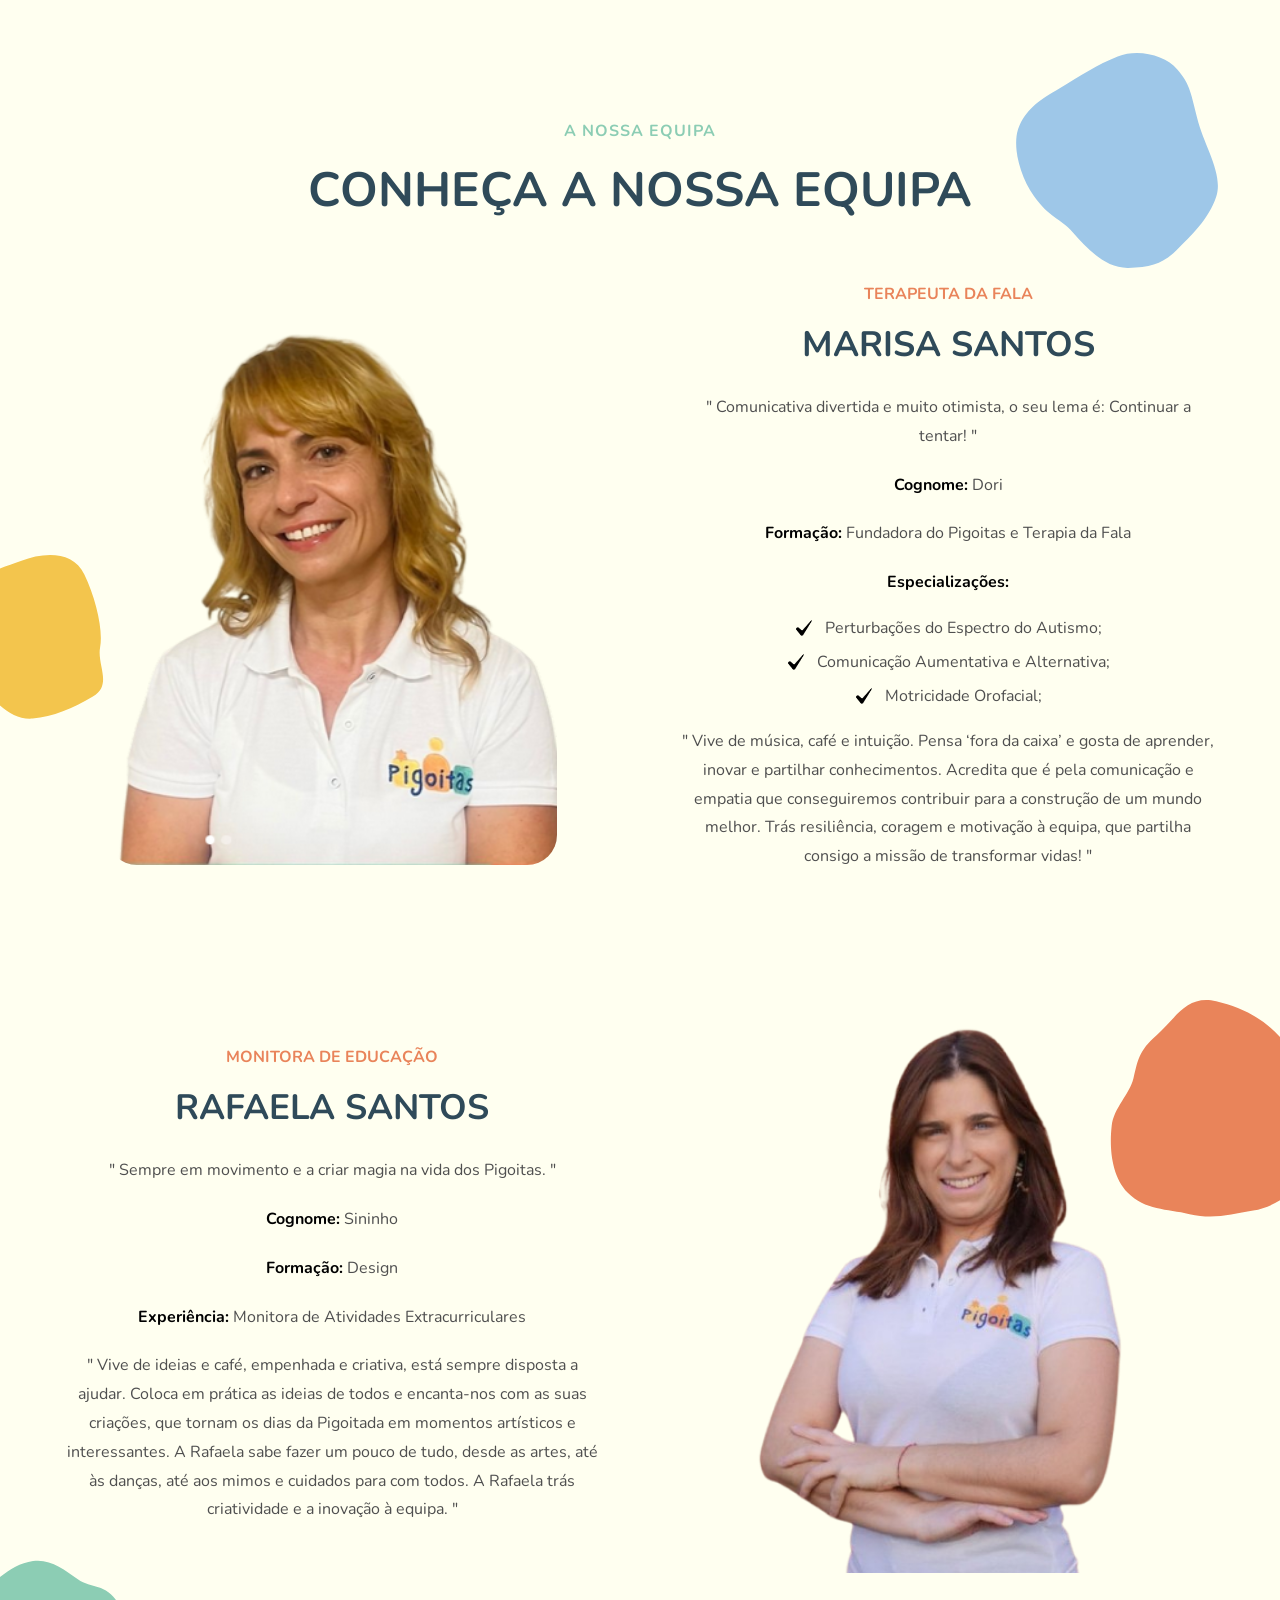
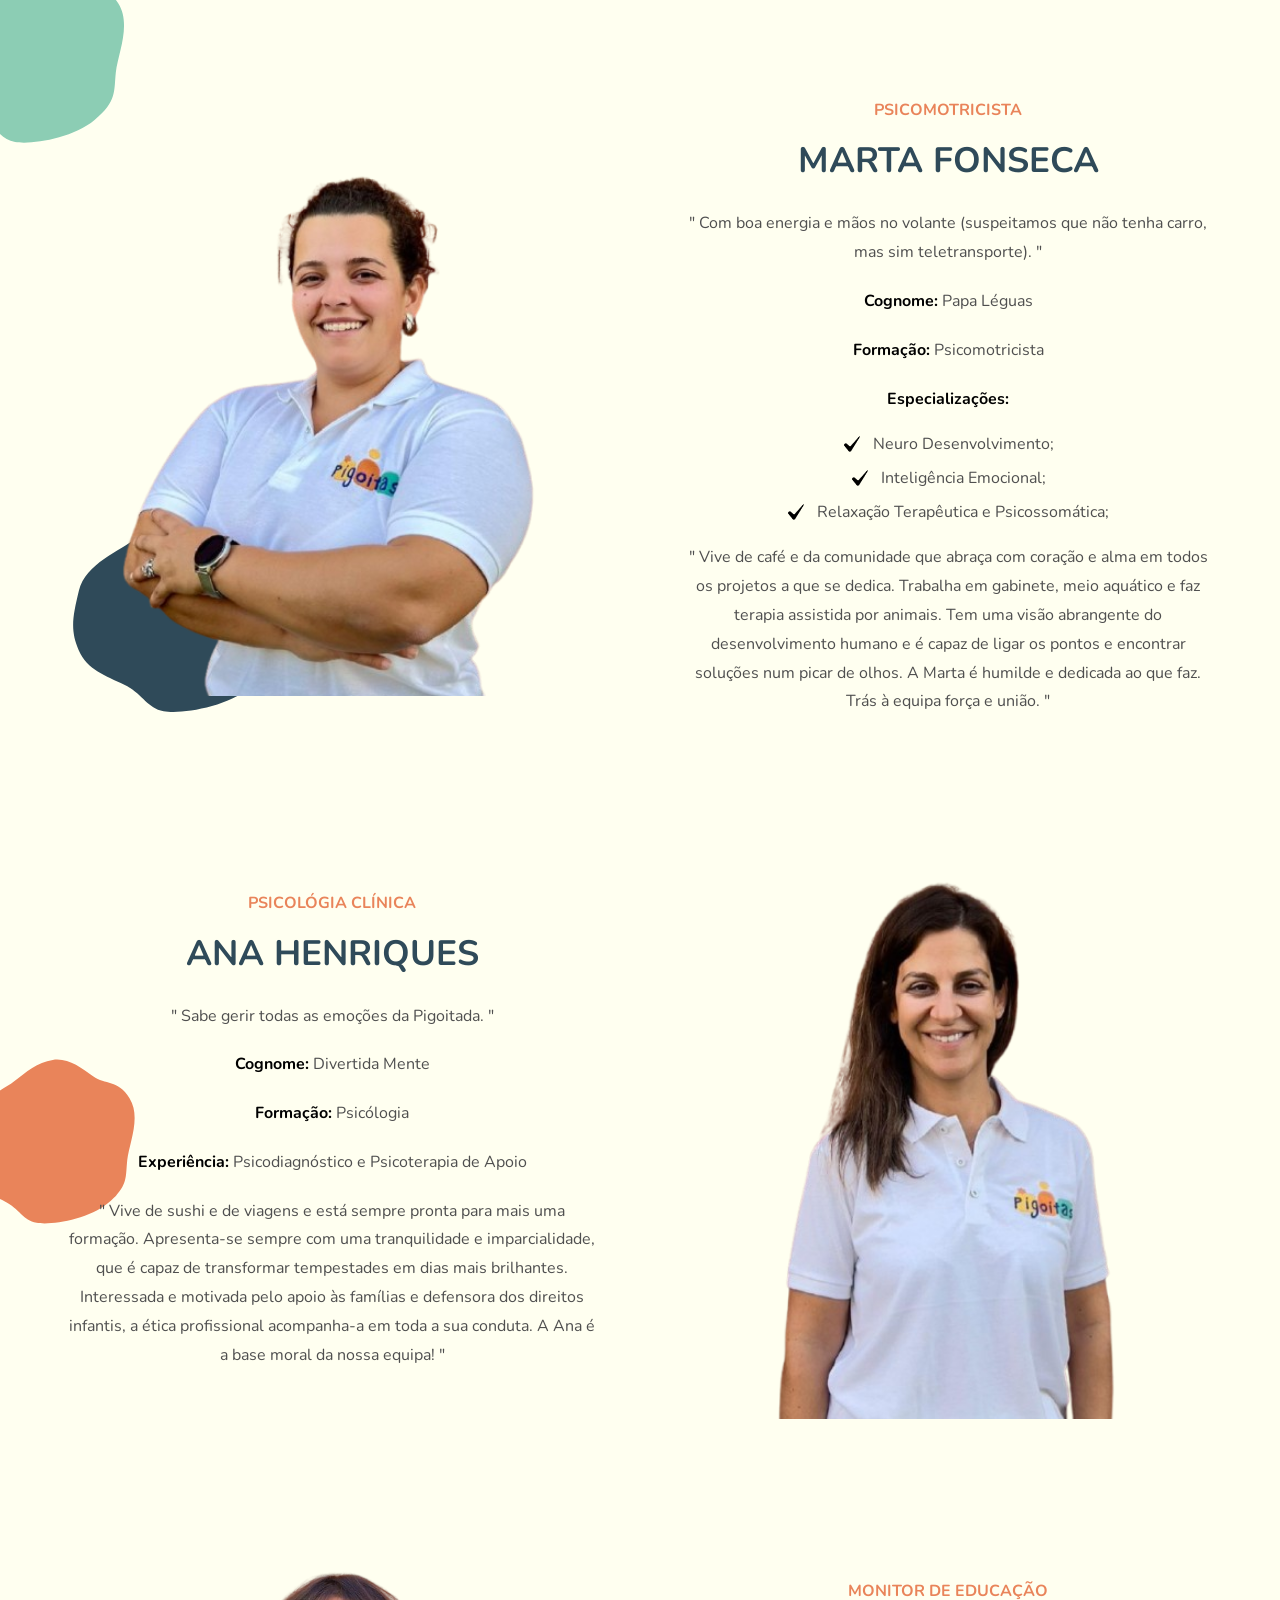
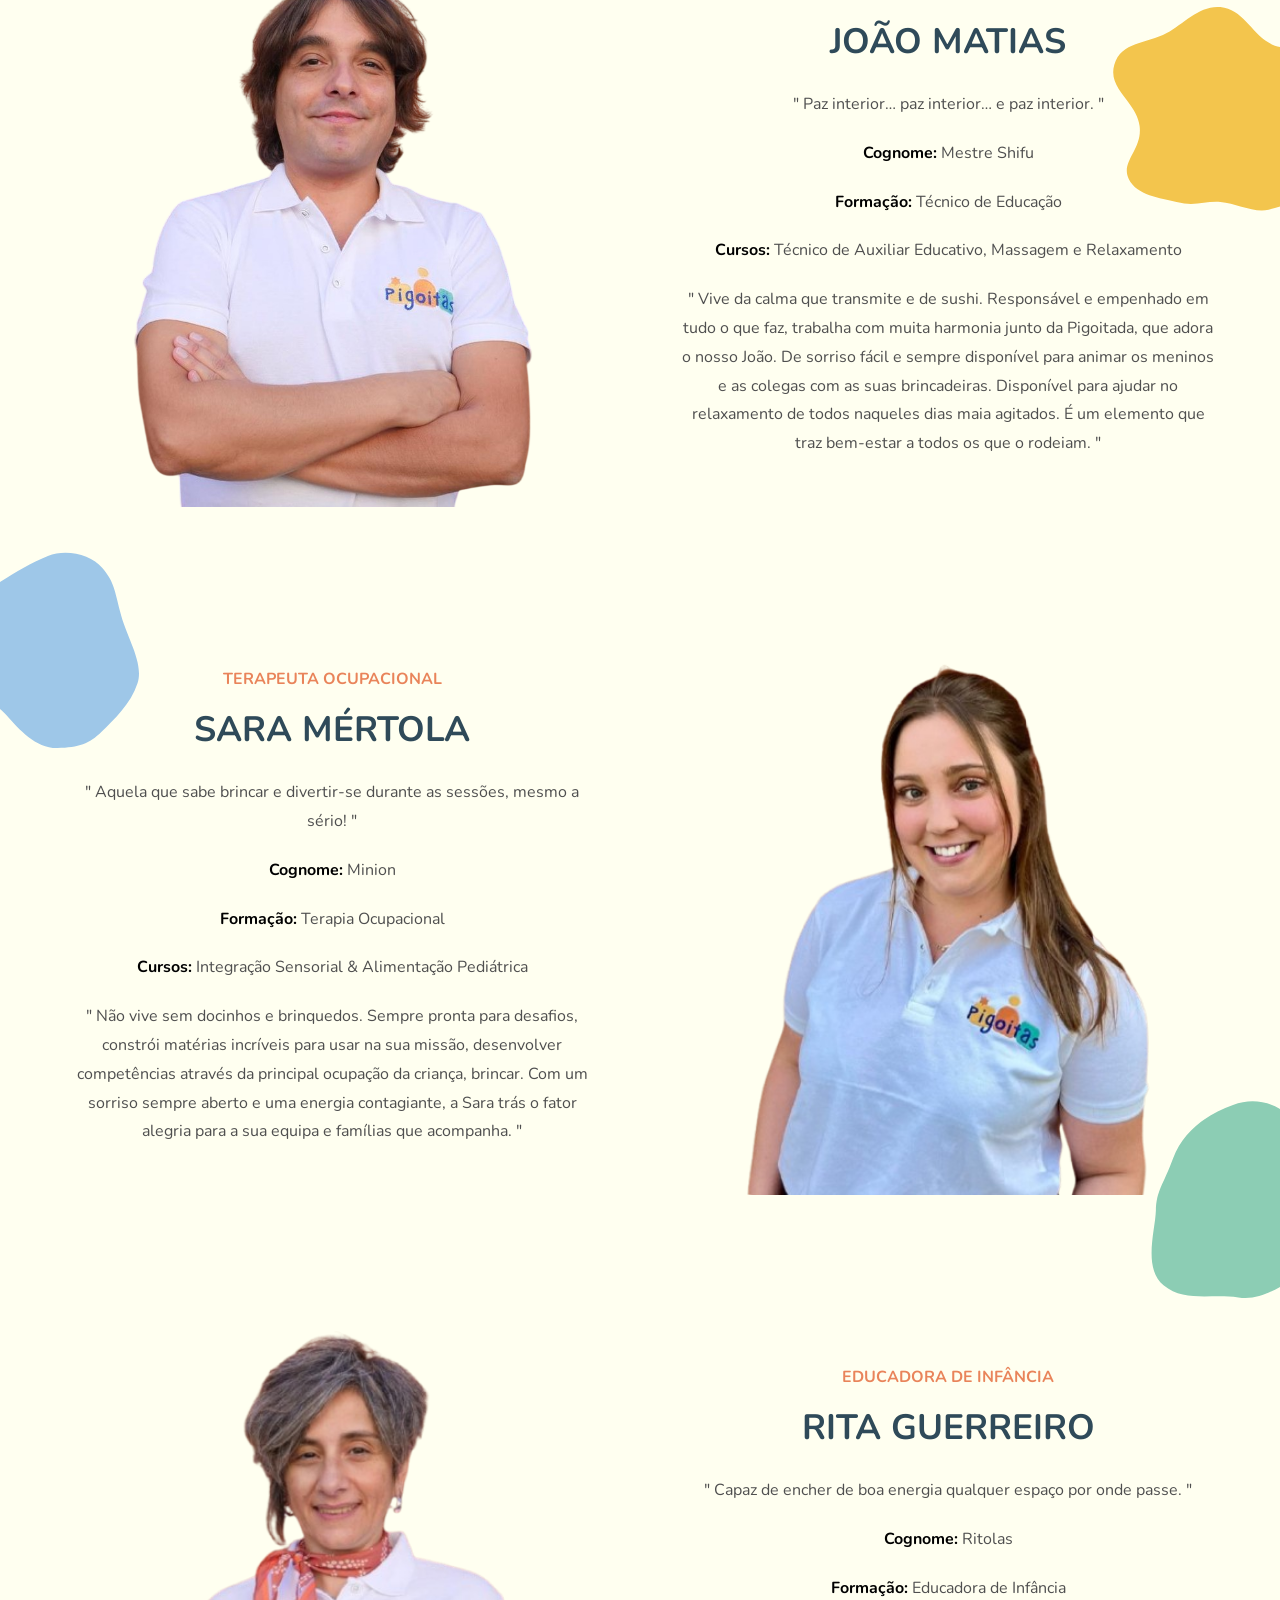
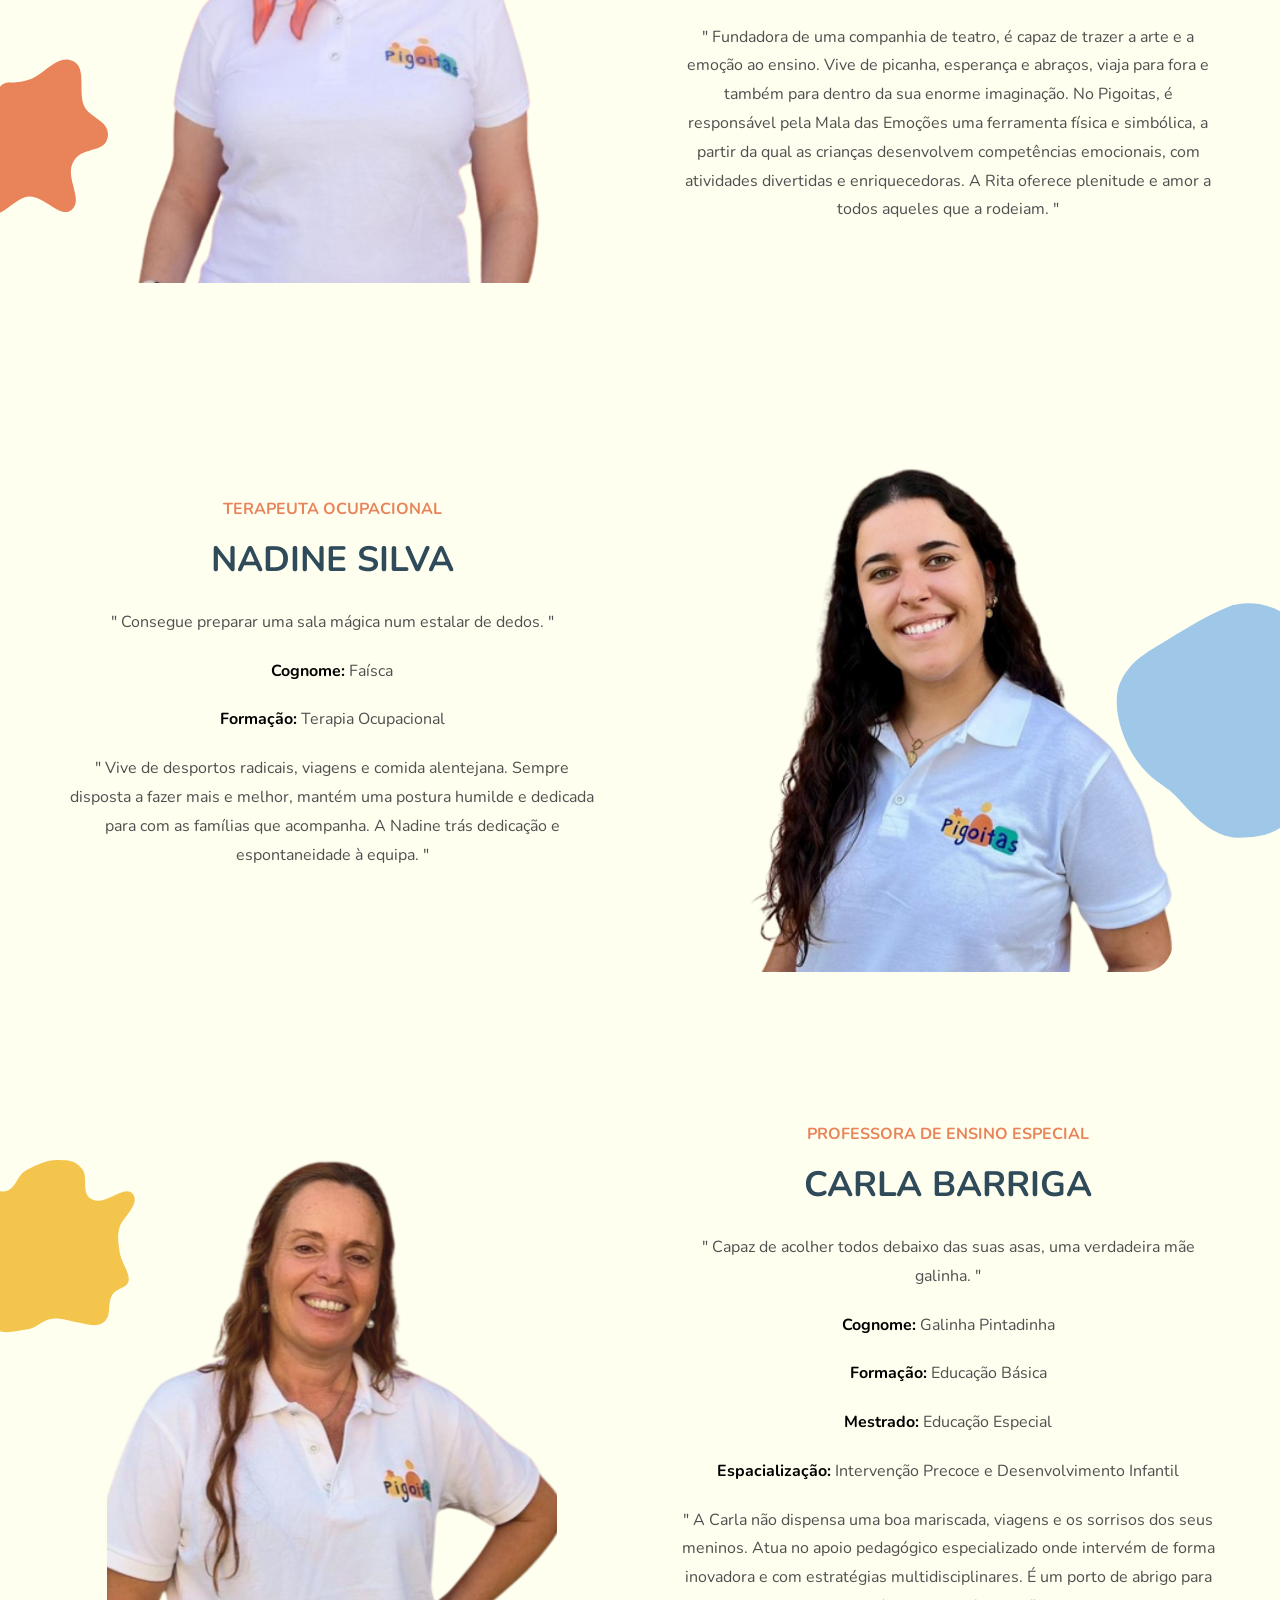
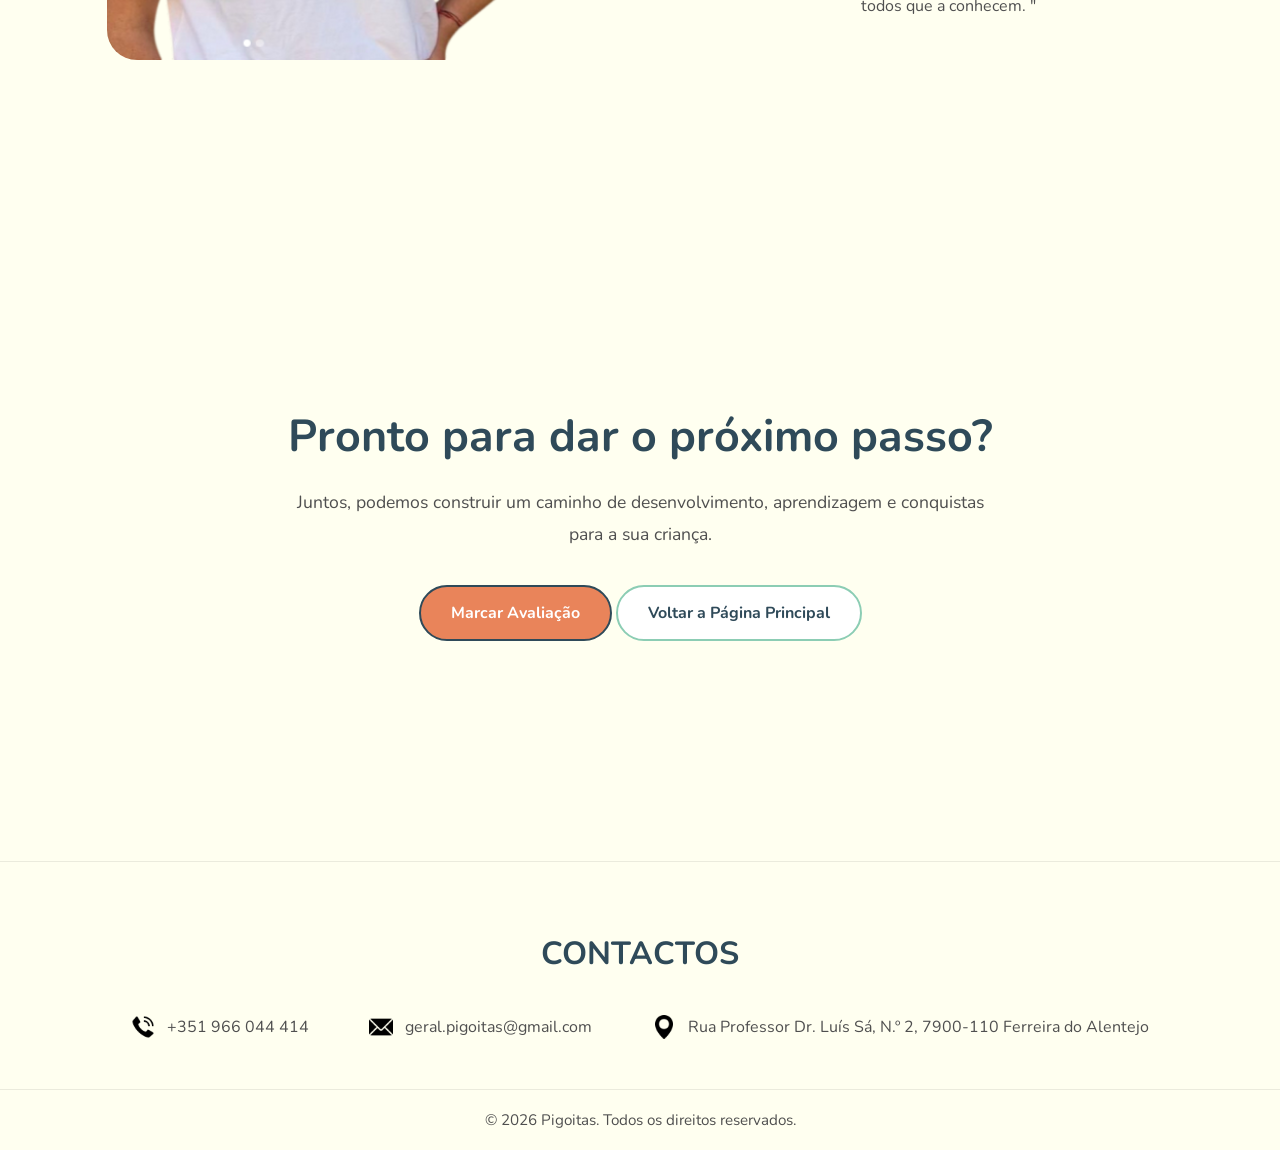
==== equipa.html @ 27bfb74b "Primeira versão do website Pigoitas" ====
<!DOCTYPE html>
<html lang="pt">

<head>
    <meta charset="UTF-8">
    <meta name="viewport" content="width=device-width, initial-scale=1.0">
    <title>Pigoitas - Equipa</title>
    <link rel="stylesheet" href="styles.css">
    <link rel="preconnect" href="https://fonts.googleapis.com">
    <link href="https://fonts.googleapis.com/css2?family=Nunito:wght@400;600;700;800&display=swap" rel="stylesheet">
</head>

<body>

    <!-- ////////////////////////////////////////////////////////////////////////////////////////////////////////////////// -->
    <!-- ////////////////////////////////////////////////////////////////////////////////////////////////////////////////// -->

    <section class="team-page">

        <!-- ============================================================================== -->
        <!-- SVGs DECORATIVOS -->
        <img src="assets/Manchas/skyblue1.svg" class="team-shape team-svg-1" alt="">
        <img src="assets/Manchas/yellow2.svg" class="team-shape team-svg-2" alt="">
        <img src="assets/Manchas/orange2.svg" class="team-shape team-svg-3" alt="">
        <img src="assets/Manchas/green3.svg" class="team-shape team-svg-4" alt="">
        <img src="assets/Manchas/darkblue3.svg" class="team-shape team-svg-5" alt="">
        <img src="assets/Manchas/orange1.svg" class="team-shape team-svg-6" alt="">
        <img src="assets/Manchas/yellow1.svg" class="team-shape team-svg-7" alt="">
        <img src="assets/Manchas/skyblue3.svg" class="team-shape team-svg-8" alt="">
        <img src="assets/Manchas/green1.svg" class="team-shape team-svg-9" alt="">
        <img src="assets/Manchas/orange4.svg" class="team-shape team-svg-10" alt="">
        <img src="assets/Manchas/skyblue3.svg" class="team-shape team-svg-11" alt="">
        <img src="assets/Manchas/yellow3.svg" class="team-shape team-svg-12" alt="">


        <div class="container">

            <span class="section-tag">A NOSSA EQUIPA</span>

            <h1>CONHEÇA A NOSSA EQUIPA</h1>

            <!-- ============================================================================== -->
            <!-- MARISA SANTOS - TERAPEUTA DA FALA -->
            <div class="member-employee">

                <div class="member-photo">
                    <img src="assets/Equipa/Marisa_SemBG.png" alt="Marisa Santos">
                </div>

                <div class="member-info">

                    <span class="member-role">
                        Terapeuta da Fala
                    </span>

                    <h2>MARISA SANTOS</h2>

                    <p>" Comunicativa divertida e muito otimista, o seu lema é: Continuar a tentar! "</p>
                    <p><strong>Cognome:</strong> Dori</p>
                    <p><strong>Formação:</strong> Fundadora do Pigoitas e Terapia da Fala</p>

                    <p><strong>Especializações:</strong>

                        <ul class="member-specialties">
                            <li><img src="assets/Icones/check.png" alt="">Perturbações do Espectro do Autismo;</li>
                            <li><img src="assets/Icones/check.png" alt="">Comunicação Aumentativa e Alternativa;</li>
                            <li><img src="assets/Icones/check.png" alt="">Motricidade Orofacial;</li>
                        </ul>
                        
                    </p>

                    <p>
                        " Vive de música, café e intuição. Pensa ‘fora da caixa’ e gosta de aprender, inovar e partilhar
                        conhecimentos. Acredita que é pela comunicação e empatia que conseguiremos contribuir para a
                        construção de um mundo melhor.
                        Trás resiliência, coragem e motivação à equipa, que partilha consigo a missão de transformar
                        vidas! "
                    </p>

                </div>

            </div>

            <!-- ============================================================================== -->
            <!-- RAFAELA SANTOS - MONITORA DE EDUCAÇÃO -->
            <div class="member-employee reverse">

                <div class="member-photo">
                    <img src="assets/Equipa/RafaelaSantos_SemBG.png" alt="Rafaela Santos">
                </div>

                <div class="member-info">

                    <span class="member-role">
                        Monitora de Educação
                    </span>

                    <h2>RAFAELA SANTOS</h2>

                    <p>" Sempre em movimento e a criar magia na vida dos Pigoitas. "</p>
                    <p><strong>Cognome:</strong> Sininho</p>
                    <p><strong>Formação:</strong> Design</p>
                    <p><strong>Experiência:</strong> Monitora de Atividades Extracurriculares</p>

                    <p>
                        " Vive de ideias e café, empenhada e criativa, está sempre disposta a ajudar.
                        Coloca em prática as ideias de todos e encanta-nos com as suas criações, que tornam os dias da
                        Pigoitada em momentos artísticos e interessantes.
                        A Rafaela sabe fazer um pouco de tudo, desde as artes, até às danças, até aos mimos e cuidados
                        para com todos.
                        A Rafaela trás criatividade e a inovação à equipa. "
                    </p>

                </div>

            </div>

            <!-- ============================================================================== -->
            <!-- MARTA FONSECA - PSICOMOTRICISTA -->
            <div class="member-employee">

                <div class="member-photo">
                    <img src="assets/Equipa/MartaFonseca_SemBG.png" alt="Marta Fonseca">
                </div>

                <div class="member-info">

                    <span class="member-role">
                        PSICOMOTRICISTA
                    </span>

                    <h2>MARTA FONSECA</h2>

                    <p>" Com boa energia e mãos no volante (suspeitamos que não tenha carro, mas sim teletransporte). "
                    </p>
                    <p><strong>Cognome:</strong> Papa Léguas</p>
                    <p><strong>Formação:</strong> Psicomotricista</p>

                    <p><strong>Especializações:</strong>

                        <ul class="member-specialties">
                            <li><img src="assets/Icones/check.png" alt="">Neuro Desenvolvimento;</li>
                            <li><img src="assets/Icones/check.png" alt="">Inteligência Emocional;</li>
                            <li><img src="assets/Icones/check.png" alt="">Relaxação Terapêutica e Psicossomática;</li>
                        </ul>

                    </p>

                    <p>
                        " Vive de café e da comunidade que abraça com coração e alma em todos os projetos a que se
                        dedica. Trabalha em gabinete, meio aquático e faz terapia assistida por animais.
                        Tem uma visão abrangente do desenvolvimento humano e é capaz de ligar os pontos e encontrar
                        soluções num picar de olhos.
                        A Marta é humilde e dedicada ao que faz. Trás à equipa força e união. "
                    </p>

                </div>

            </div>

            <!-- ============================================================================== -->
            <!-- ANA HENRIQUES - PSICOLÓGIA CLÍNICA -->
            <div class="member-employee reverse">

                <div class="member-photo">
                    <img src="assets/Equipa/AnaHenriques_SemBG.png" alt="Ana Henriques">
                </div>

                <div class="member-info">

                    <span class="member-role">
                        PSICOLÓGIA CLÍNICA
                    </span>

                    <h2>ANA HENRIQUES</h2>

                    <p>" Sabe gerir todas as emoções da Pigoitada. "</p>
                    <p><strong>Cognome:</strong> Divertida Mente</p>
                    <p><strong>Formação:</strong> Psicólogia</p>
                    <p><strong>Experiência:</strong> Psicodiagnóstico e Psicoterapia de Apoio</p>

                    <p>
                        " Vive de sushi e de viagens e está sempre pronta para mais uma formação.
                        Apresenta-se sempre com uma tranquilidade e imparcialidade, que é capaz de transformar
                        tempestades em dias mais brilhantes. Interessada e motivada pelo apoio às famílias e defensora
                        dos direitos infantis, a ética profissional acompanha-a em toda a sua conduta.
                        A Ana é a base moral da nossa equipa! "
                    </p>

                </div>

            </div>

            <!-- ============================================================================== -->
            <!-- JOÃO MATIAS - MONITOR DE EDUCAÇÃO -->
            <div class="member-employee">

                <div class="member-photo">
                    <img src="assets/Equipa/JoaoMatias_SemBG.png" alt="João Matias">
                </div>

                <div class="member-info">

                    <span class="member-role">
                        MONITOR DE EDUCAÇÃO
                    </span>

                    <h2>JOÃO MATIAS</h2>

                    <p>" Paz interior… paz interior… e paz interior. "</p>
                    <p><strong>Cognome:</strong> Mestre Shifu</p>
                    <p><strong>Formação:</strong> Técnico de Educação</p>
                    <p><strong>Cursos:</strong> Técnico de Auxiliar Educativo, Massagem e Relaxamento</p>

                    <p>
                        " Vive da calma que transmite e de sushi. Responsável e empenhado em tudo o que faz, trabalha
                        com
                        muita harmonia junto da Pigoitada, que adora o nosso João. De sorriso fácil e sempre disponível
                        para animar os meninos e as colegas com as suas brincadeiras.
                        Disponível para ajudar no relaxamento de todos naqueles dias maia agitados. É um elemento que
                        traz bem-estar a todos os que o rodeiam. "
                    </p>

                </div>

            </div>

            <!-- ============================================================================== -->
            <!-- SARA MÉRTOLA - TERAPIA OCUPACIONAL -->
            <div class="member-employee reverse">

                <div class="member-photo">
                    <img src="assets/Equipa/SaraMertola_SemBG.png" alt="Sara Mértola">
                </div>

                <div class="member-info">

                    <span class="member-role">
                        TERAPEUTA OCUPACIONAL
                    </span>

                    <h2>SARA MÉRTOLA</h2>

                    <p>" Aquela que sabe brincar e divertir-se durante as sessões, mesmo a sério! "</p>
                    <p><strong>Cognome:</strong> Minion</p>
                    <p><strong>Formação:</strong> Terapia Ocupacional</p>
                    <p><strong>Cursos:</strong> Integração Sensorial & Alimentação Pediátrica</p>

                    <p>
                        " Não vive sem docinhos e brinquedos. Sempre pronta para desafios, constrói matérias incríveis
                        para usar na sua missão, desenvolver competências através da principal ocupação da criança,
                        brincar.
                        Com um sorriso sempre aberto e uma energia contagiante, a Sara trás o fator alegria para a sua
                        equipa e famílias que acompanha. "
                    </p>

                </div>

            </div>

            <!-- ============================================================================== -->
            <!-- RITA GUERREIRO - EDUCADORA DE INFÂNCIA -->
            <div class="member-employee">

                <div class="member-photo">
                    <img src="assets/Equipa/RitaGuerreiro_SemBG.png" alt="Rita Guerreiro">
                </div>

                <div class="member-info">

                    <span class="member-role">
                        EDUCADORA DE INFÂNCIA
                    </span>

                    <h2>RITA GUERREIRO</h2>

                    <p>" Capaz de encher de boa energia qualquer espaço por onde passe. "</p>
                    <p><strong>Cognome:</strong> Ritolas</p>
                    <p><strong>Formação:</strong> Educadora de Infância</p>

                    <p>
                        " Fundadora de uma companhia de teatro, é capaz de trazer a arte e a emoção ao ensino. Vive de
                        picanha, esperança e abraços, viaja para fora e também para dentro da sua enorme imaginação.
                        No Pigoitas, é responsável pela Mala das Emoções uma ferramenta física e simbólica, a partir da
                        qual as crianças desenvolvem competências emocionais, com atividades divertidas e
                        enriquecedoras.
                        A Rita oferece plenitude e amor a todos aqueles que a rodeiam. "
                    </p>

                </div>

            </div>

            <!-- ============================================================================== -->
            <!-- NADINE SILVA - TERAPEUTA OCUPACIONAL -->
            <div class="member-employee reverse">

                <div class="member-photo">
                    <img src="assets/Equipa/NadineSilva_SemBG.png" alt="Nadine Silva">
                </div>

                <div class="member-info">

                    <span class="member-role">
                        TERAPEUTA OCUPACIONAL
                    </span>

                    <h2>NADINE SILVA</h2>

                    <p>" Consegue preparar uma sala mágica num estalar de dedos. "</p>
                    <p><strong>Cognome:</strong> Faísca</p>
                    <p><strong>Formação:</strong> Terapia Ocupacional</p>

                    <p>
                        " Vive de desportos radicais, viagens e comida alentejana. Sempre disposta a fazer mais e
                        melhor,
                        mantém uma postura humilde e dedicada para com as famílias que acompanha.
                        A Nadine trás dedicação e espontaneidade à equipa. "
                    </p>

                </div>

            </div>

            <!-- ============================================================================== -->
            <!-- CARLA BARRIGA - PROFESSORA DE ENSINO ESPECIAL -->
            <div class="member-employee">

                <div class="member-photo">
                    <img src="assets/Equipa/CarlaBarriga_SemBG.png" alt="Carla Barriga">
                </div>

                <div class="member-info">

                    <span class="member-role">
                        PROFESSORA DE ENSINO ESPECIAL
                    </span>

                    <h2>CARLA BARRIGA</h2>

                    <p>" Capaz de acolher todos debaixo das suas asas, uma verdadeira mãe galinha. "</p>
                    <p><strong>Cognome:</strong> Galinha Pintadinha</p>
                    <p><strong>Formação:</strong> Educação Básica</p>
                    <p><strong>Mestrado:</strong> Educação Especial</p>
                    <p><strong>Espacialização:</strong> Intervenção Precoce e Desenvolvimento Infantil</p>

                    <p>
                        " A Carla não dispensa uma boa mariscada, viagens e os sorrisos dos seus meninos.
                        Atua no apoio pedagógico especializado onde intervém de forma inovadora e com estratégias
                        multidisciplinares. É um porto de abrigo para todos que a conhecem. "
                    </p>

                </div>

            </div>

        </div>

    </section>

    <!-- ////////////////////////////////////////////////////////////////////////////////////////////////////////////////// -->
    <!-- ////////////////////////////////////////////////////////////////////////////////////////////////////////////////// -->

    <section class="team-cta">

        <div class="container">

            <h2>Pronto para dar o próximo passo?</h2>

            <p>
                Juntos, podemos construir um caminho de desenvolvimento, aprendizagem e conquistas para a sua criança.
            </p>

            <div class="cta-buttons">

                <a href="avaliacao.html" class="btn btn-primary">
                    Marcar Avaliação
                </a>

                <a href="index.html" class="btn btn-secondary">
                    Voltar a Página Principal
                </a>

            </div>

        </div>

    </section>

    <!-- ////////////////////////////////////////////////////////////////////////////////////////////////////////////////// -->
    <!-- ////////////////////////////////////////////////////////////////////////////////////////////////////////////////// -->

    <footer class="footer">

        <div class="container">

            <h3>CONTACTOS</h3>

            <div class="footer-contacts">

                <div class="footer-item">
                    <img src="assets/Icones/phone.png" alt="Telefone">
                    <span>+351 966 044 414</span>
                </div>

                <div class="footer-item">
                    <img src="assets/Icones/email.png" alt="Email">
                    <span>geral.pigoitas@gmail.com</span>
                </div>

                <div class="footer-item">
                    <img src="assets/Icones/location.png" alt="Localização">
                    <span>Rua Professor Dr. Luís Sá, N.º 2, 7900-110 Ferreira do Alentejo</span>
                </div>

            </div>

        </div>

        <div class="footer-bottom">

            <p>
                © 2026 Pigoitas. Todos os direitos reservados.
            </p>

        </div>

    </footer>

</body>

</html>
---- styles.css ----
:root {
    --yellow: #F3C54D;
    --orange: #E9845A;
    --green: #8CCDB4;
    --darkblue: #2F4A59;
    --skyblue: #9EC7E8;
}

* {
    margin: 0;
    padding: 0;
    box-sizing: border-box;
}

html {
    scroll-behavior: smooth;
}

body {
    font-family: 'Nunito', serif;
    overflow-x: hidden;
    background: #FFFFF0;
}

/* CONTAINER */
.container {
    width: 90%;
    max-width: 1200px;
    margin: auto;
}

/* BOTÕES DO WEBSITE */
.btn {
    display: inline-block;
    padding: 15px 30px;
    border-radius: 50px;
    text-decoration: none;
    font-weight: 700;
    transition: .3s;
}

.btn-primary {
    border: 2px solid var(--darkblue);
    background: var(--orange);
    color: white;
}

.btn-secondary {
    border: 2px solid var(--green);
    color: var(--darkblue);
    background: white;
}

/* TAGS DE SECÇÃO */
.section-tag {
    display: inline-block;
    color: var(--green);
    font-weight: 700;
    text-transform: uppercase;
    letter-spacing: 1px;
    margin-bottom: 15px;
}


/* ============================================================================================================================= */
/* ============================================================================================================================= */

/* =========================
   HERO - PÁGINA PRINCIPAL
============================ */
.hero {
    position: relative;
    overflow: hidden;
    padding: 120px 0;
    text-align: center;
}

.hero .container {
    display: flex;
    flex-direction: column;
    align-items: center;
}

.logo {
    width: 300px;
    margin-bottom: 20px;
}

.hero h1 {
    color: var(--darkblue);
    font-size: 4.5rem;
    line-height: 1.1;
    margin-bottom: 15px;
    font-weight: 800;
}

.hero h2 {
    color: var(--orange);
    font-size: 3rem;
    line-height: 1.2;
    margin-bottom: 25px;
}

/* ---------------------------------------------------------------------- */
/* BOTÕES */
.hero-buttons {
    display: flex;
    gap: 20px;
    margin-bottom: 30px;
}

.btn:hover {
    transform: translateY(-5px);
}

/* ---------------------------------------------------------------------- */
/* IMAGEM PRINCIPAL */
.image-blob {
    width: 450px;
    height: 450px;
    border: 6px solid white;
    border-radius: 55% 45% 60% 40% / 45% 35% 65% 55%;
    overflow: hidden;
    position: relative;
    box-shadow: 0 20px 40px rgba(0,0,0,.10);
    transition: .4s;
}

.image-blob img {
    width: 100%;
    height: 100%;
    object-fit: cover;
}

.image-blob:hover {
    transform: translateY(-6px);
}

/* ---------------------------------------------------------------------- */
/* SVGs DECORATIVOS DA SECÇÃO - HERO */
.hero-shape {
    position: absolute;
    pointer-events: none;
    z-index: 0;
}

.hero-svg-1 {
    width: 300px;
    top: -100px;
    right: 5%;
}

.hero-svg-2 {
    width: 200px;
    bottom: 50px;
    right: -80px;
    z-index: -1;
}

.hero-svg-3 {
    width: 250px;
    bottom: 50px;
    left: -90px;
    z-index: -1;
}

/* ---------------------------------------------------------------------- */
/* RESPONSIVO */
@media(max-width:992px) {
    .hero .container {
        flex-direction: column;
        text-align: center;
        padding-top: 50px;
    }

    .hero-buttons {
        justify-content: center;
    }

    .hero-left h1 {
        font-size: 3rem;
    }

    .hero-left h2 {
        font-size: 2rem;
    }

    .image-blob {
        width: 400px;
        height: 400px;
    }
}


/* ============================================================================================================================= */
/* ============================================================================================================================= */

/* ====================================================
   ÁREAS DE INTERVENÇÃO (SERVIÇOS) - PÁGINA PRINCIPAL
======================================================= */
.services {
    position: relative;
    overflow: hidden;
    padding: 120px 0;
    text-align: center;
}

.services .container {
    position: relative;
    z-index: 1;
}

.services h2 {
    font-size: 3rem;
    color: var(--darkblue);
    margin-bottom: 20px;
}

.services-subtitle {
    max-width: 600px;
    margin: 0 auto 70px;
    color: #4F4F4F;
    line-height: 1.8;
}

/* ---------------------------------------------------------------------- */
/* GRID */
.services-grid {
    display: grid;
    grid-template-columns: repeat(5, 1fr);
    gap: 25px;
}

/* ---------------------------------------------------------------------- */
/* CARTÕES */
.services-card {
    background: white;
    border-radius: 30px;
    padding: 35px 25px;
    box-shadow: 0 5px 20px rgba(0, 0, 0, .05);
    transition: .3s;
}

.services-card:hover {
    transform: translateY(-10px);
}

.services-card h3 {
    color: var(--darkblue);
    margin-bottom: 15px;
    font-size: 1.3rem;
}

.services-card p {
    color: #4F4F4F;
    line-height: 1.7;
    margin-bottom: 25px;
}

.services-card a {
    text-decoration: none;
    font-size: 1.8rem;
    color: var(--darkblue);
    font-weight: bold;
}

/* ---------------------------------------------------------------------- */
/* CÍRCULO DO ÍCONE */
.icon-circle {
    width: 120px;
    height: 120px;
    margin: 0 auto 25px;
    display: flex;
    justify-content: center;
    align-items: center;
    border-radius: 50%;
}

.icon-circle img {
    width: 65px;
    height: 65px;
    object-fit: contain;
}

/* ---------------------------------------------------------------------- */
/* CORES DOS CÍRCULOS */
.orange {
    background: var(--orange);
}

.yellow {
    background: var(--yellow);
}

.green {
    background: var(--green);
}

.darkblue {
    background: var(--darkblue);
}

.blue {
    background: var(--skyblue);
}

.darkblue img {
    filter: brightness(0) invert(1);
}


/* ---------------------------------------------------------------------- */
/* SVGs DECORATIVOS DA SECÇÃO - SERVIÇOS */
.services-shape {
    position: absolute;
    pointer-events: none;
    z-index: 0;
}

.services-svg-1 {
    width: 250px;
    top: 90px;
    left: -70px;
}

.services-svg-2 {
    width: 250px;
    top: 190px;
    left: -50px;
}

.services-svg-3 {
    width: 250px;
    top: 280px;
    right: 50px;
}

.services-svg-4 {
    width: 200px;
    bottom: 50px;
    left: 520px;
}


/* ============================================================================================================================= */
/* ============================================================================================================================= */

/* ==================================================================
    CENTRO DE ESTUDOS E DESENVOLVIMENTO INFÁNTIL - PÁGINA PRINCIPAL
===================================================================== */
.study-center {
    position: relative;
    overflow: hidden;
    padding: 120px 0;
    text-align: center;
}

.study-center .container {
    position: relative;
    z-index: 1;
}

.study-center h2 {
    font-size: 3rem;
    color: var(--darkblue);
    margin: 15px 0 30px;
}

.study-intro {
    max-width: 900px;
    margin: 0 auto 60px;
    line-height: 1.8;
    color: #4F4F4F;
}

.study-grid {
    display: grid;
    grid-template-columns: repeat(4, 1fr);
    gap: 30px;
}

.study-card {
    background: white;
    padding: 35px;
    border-radius: 30px;
    box-shadow: 0 5px 20px rgba(0, 0, 0, .05);
}

.study-card i {
    font-size: 3rem;
    color: var(--orange);
    margin-bottom: 20px;
}

.study-card h3 {
    color: var(--darkblue);
    margin-bottom: 20px;
}

.study-card ul {
    list-style: none;
    padding: 0;
}

.study-card li {
    margin-bottom: 10px;
    color: #4F4F4F;
}

.study-card img {
    width: 18px;
    height: 18px;
}

/* ---------------------------------------------------------------------- */
/* SVGs DECORATIVOS DA SECÇÃO - CENTRO DE ESTUDOS E DESENVOLVIMENTO INFANTIL */
.study-shape {
    position: absolute;
    pointer-events: none;
    z-index: 0;
}

.study-svg-1 {
    width: 220px;
    top: 50px;
    left: -80px;
}

.study-svg-2 {
    width: 180px;
    top: 120px;
    right: -60px;
}

.study-svg-3 {
    width: 250px;
    bottom: 40px;
    left: 80px;
}

.study-svg-4 {
    width: 200px;
    bottom: -20px;
    right: 120px;
}


/* ============================================================================================================================= */
/* ============================================================================================================================= */

/* ========================================
    EQUIPA DO PIGOITAS - PÁGINA PRINCIPAL
=========================================== */
.team {
    position: relative;
    overflow: hidden;
    padding: 120px 0;
    text-align: center;
}

.team .container {
    position: relative;
    z-index: 1;
}

.team h2 {
    font-size: 3rem;
    color: var(--darkblue);
    margin-bottom: 60px;
}

.employees-grid {
    display: grid;
    grid-template-columns: repeat(4, 1fr);
    gap: 35px;
    margin-bottom: 60px;
}

.employee-card {
    text-align: center;
}

.employee-card h3 {
    color: var(--darkblue);
    font-size: 1.4rem;
    margin-bottom: 8px;
    display: block;
    text-align: center;
}

.employee-card span {
    color: #4F4F4F;
    font-size: 1rem;
    display: block;
    text-align: center;
}

.employee-photo {
    position: relative;
    width: 220px;
    height: 260px;
    border-radius: 25px;
    overflow: hidden;
    margin: 0 auto 10px;
}

.persons {
    position: absolute;
    width: 280px;
    left: 50%;
    top: 0;
    transform: translateX(-50%);
}


/* ---------------------------------------------------------------------- */
/* CORES DAS CAIXAS */
.orange-box {
    background: var(--orange);
}

.yellow-box {
    background: var(--yellow);
}

.blue-box {
    background: var(--skyblue);
}

.green-box {
    background: var(--green);
}


/* ---------------------------------------------------------------------- */
/* SVGs DECORATIVOS DA SECÇÃO - EQUIPA */
.team-shape {
    position: absolute;
    pointer-events: none;
    z-index: 0;
}

.team-svg-1 {
    width: 220px;
    top: 50px;
    right: -90px;
}

.team-svg-2 {
    width: 220px;
    bottom: 30px;
    left: -80px;
}

.team-svg-3 {
    width: 220px;
    bottom: -30px;
    right: 80px;
}

.team-svg-4 {
    width: 220px;
    top: 230px;
    right: 120px;
}

.team-svg-5 {
    width: 220px;
    top: 70px;
    left: 70px;
}


/* ============================================================================================================================= */
/* ============================================================================================================================= */

/* ========================================
    GALERIA DE FOTOS - PÁGINA PRINCIPAL
=========================================== */
.gallery {
    position: relative;
    overflow: hidden;
    padding: 120px 0;
    text-align: center;
}

.gallery .container {
    position: relative;
    z-index: 1;
}

.gallery h2 {
    font-size: 3rem;
    color: var(--darkblue);
    margin-bottom: 60px;
}

.gallery-grid {
    position: relative;
    display: grid;
    grid-template-columns: repeat(3, 1fr);
    gap: 25px;
    margin-bottom: 50px;
    z-index: 2;
}

.gallery-grid img {
    width: 100%;
    height: 280px;
    object-fit: cover;
    border-radius: 25px;
    transition: .3s;
}

.gallery-grid img:hover {
    transform: scale(1.03);
}

/* ---------------------------------------------------------------------- */
/* SVGs DECORATIVOS DA SECÇÃO - GALERIA */
.gallery-shape {
    position: absolute;
    pointer-events: none;
    z-index: 0;
}

.gallery-svg-1 {
    width: 220px;
    top: 120px;
    right: -70px;
}

.gallery-svg-2 {
    width: 220px;
    bottom: 30px;
    left: -80px;
}

.gallery-svg-3 {
    width: 220px;
    top: 10px;
    left: 80px;
}

.gallery-svg-4 {
    width: 220px;
    bottom: 10px;
    right: 80px;
}


/* ============================================================================================================================= */
/* ============================================================================================================================= */

/* ============================
    FOOTER - TODAS AS PÁGINAS
=============================== */
.footer {
    margin-top: 120px;
    padding-top: 70px;
    border-top: 1px solid rgba(0, 0, 0, .08);
    text-align: center;
}

.footer h3 {
    color: var(--darkblue);
    text-align: center;
    font-size: 2rem;
    margin-bottom: 40px;
}

/* ---------------------------------------------------------------------- */
/* CONTACTOS */
.footer-contacts {
    display: flex;
    justify-content: center;
    gap: 60px;
    flex-wrap: wrap;
    margin-bottom: 50px;
}

.footer-item {
    display: flex;
    align-items: center;
    gap: 12px;
}

.footer-item img {
    width: 24px;
    height: 24px;
    object-fit: contain;
}

.footer-item span {
    color: #4F4F4F;
}

/* ---------------------------------------------------------------------- */
/* COPYRIGHT */
.footer-bottom {
    border-top: 1px solid rgba(0, 0, 0, .08);
    padding: 20px;
}


.footer-bottom p {
    color: #4F4F4F;
    font-size: .95rem;
}


/* ============================================================================================================================= */
/* ============================================================================================================================= */

/* =====================================
    PÁGINA - SOBRE NÓS (sobrenos.html)
======================================== */
.about-page {
    padding: 120px 0 80px;
    text-align: center;
}

.about-page h1 {
    font-size: 3rem;
    color: var(--darkblue);
    margin: 20px 0;
}

/* INTRODUÇÃO */
.about-introduction p {
    max-width: 850px;
    margin: auto;
    line-height: 1.8;
    color: #4F4F4F;
    margin-bottom: 15px;
    text-align: justify;
}

.about-introduction strong {
    color: var(--orange);
    font-weight: 700;
}

/* VALORES */
.about-values {
    padding: 100px 0;
    text-align: center;
}

.about-values h2 {
    font-size: 2.5rem;
    color: var(--darkblue);
    margin-bottom: 25px;
    text-align: center;
}

.values-grid {
    display: grid;
    grid-template-columns: repeat(3, 1fr);
    gap: 30px;
}

.value-card {
    background: white;
    padding: 40px;
    border-radius: 30px;
}

.value-card i {
    font-size: 3rem;
    color: var(--orange);
    margin-bottom: 20px;
}

.value-card h3 {
    color: var(--darkblue);
    margin-bottom: 10px;
}


/* ============================================================================================================================= */
/* ============================================================================================================================= */

/* ================================
    PÁGINA - EQUIPA (equipa.html)
=================================== */
.team-page {
    position: relative;
    overflow: hidden;
    padding: 120px 0;
    text-align: center;
}

.team-page h1 {
    font-size: 3rem;
    color: var(--darkblue);
    margin-bottom: 60px;
}

.member-employee {
    display: flex;
    align-items: center;
    gap: 80px;
    margin-bottom: 120px;
}

.member-photo {
    flex: 1;
}

.member-photo img {
    width: 100%;
    max-width: 450px;
    border-radius: 30px;
}

.member-info {
    flex: 1;
}

.member-role {
    color: var(--orange);
    font-weight: 700;
    text-transform: uppercase;
}

.member-info h2 {
    font-size: 2.2rem;
    color: var(--darkblue);
    margin: 15px 0 25px;
}

.member-info p {
    line-height: 1.8;
    color: #4F4F4F;
    margin-bottom: 20px;
}

.member-info p strong {
    color: black;
    font-weight: 700;
}

.member-info ul {
    list-style: none;
    padding: 0;
    margin-bottom: 20px;
}

.member-specialties {
    list-style: none;
    padding: 0;
    margin: 20px 0;
}

.member-specialties li {
    display: flex;
    align-items: center;
    justify-content: center;
    gap: 12px;

    margin-bottom: 12px;
    color: #4F4F4F;
}

.member-specialties img {
    width: 18px;
    height: 18px;
}

/* ---------------------------------------------------------------------- */
/* INVERTE OS LADOS */
.member-employee.reverse {
    flex-direction: row-reverse;
}

/* ---------------------------------------------------------------------- */
/* CTA */
.team-cta {
    padding: 100px 0;
    text-align: center;
}

.team-cta h2 {
    font-size: 2.8rem;
    color: var(--darkblue);
    margin-bottom: 20px;
}

.team-cta p {
    max-width: 700px;
    margin: 0 auto 35px;
    color: #4F4F4F;
    line-height: 1.8;
    font-size: 1.1rem;
}

/* ---------------------------------------------------------------------- */
/* SVGs DECORATIVOS DA PÁGINA - EQUIPA */
.team-shape {
    position: absolute;
    pointer-events: none;
    z-index: 1;
}

.team-page .container {
    position: relative;
    z-index: 2;
}

.team-svg-1 {
    width: 220px;
    top: 50px;
    right: 50px;
}

.team-svg-2 {
    width: 180px;
    top: 550px;
    left: -60px;
}

.team-svg-3 {
    width: 240px;
    top: 1000px;
    right: -50px;
}

.team-svg-4 {
    width: 200px;
    top: 1550px;
    left: -70px;
}

.team-svg-5 {
    width: 220px;
    top: 2100px;
    right: -80px;
}

.team-svg-6 {
    width: 180px;
    top: 2650px;
    left: -40px;
}

.team-svg-7 {
    width: 240px;
    top: 3200px;
    right: -60px;
}

.team-svg-8 {
    width: 200px;
    top: 3750px;
    left: -50px;
}

.team-svg-9 {
    width: 220px;
    top: 4300px;
    right: -70px;
}

.team-svg-10 {
    width: 180px;
    top: 4850px;
    left: -60px;
}

.team-svg-11 {
    width: 240px;
    top: 5400px;
    right: -70px;
}

.team-svg-12 {
    width: 200px;
    top: 5950px;
    left: -50px;
}


/* ============================================================================================================================= */
/* ============================================================================================================================= */

/* ================================================
    PÁGINA PARA MARCAR AVALIAÇÃO (avaliacao.html)
=================================================== */
.evaluation {
    padding: 120px 0;
    text-align: center;
}

.evaluation h1 {
    text-align: center;
    color: var(--darkblue);
    margin-bottom: 50px;
}

.evaluation p {
    max-width: 700px;
    margin: 0 auto 30px;
    line-height: 1.8;
    color: #4F4F4F;
    text-align: center;
}

#whatsappForm {
    max-width: 800px;
    margin: 0 auto;
    display: flex;
    flex-direction: column;
    gap: 20px;
}

#whatsappForm input,
#whatsappForm textarea,
#whatsappForm select {
    padding: 16px;
    border: 1px solid #ddd;
    border-radius: 15px;
    font-size: 16px;
    font-family: inherit;
}


/* ============================================================================================================================= */
/* ============================================================================================================================= */

/* =====================
    RESPONSIVO MOBILE
======================== */
@media (max-width: 768px) {

    /* HERO */
    .hero .container {
        flex-direction: column;
        text-align: center;
        gap: 40px;
    }

    .hero-buttons {
        flex-direction: column;
        align-items: center;
    }

    .hero-left h1 {
        font-size: 2.5rem;
    }

    .hero-left h2 {
        font-size: 1.8rem;
    }

    .image-blob {
        width: 300px;
        height: 300px;
    }

    /* SERVIÇOS */
    .services-grid {
        grid-template-columns: 1fr;
    }

    /* EQUIPA (HOME) */
    .employees-grid {
        grid-template-columns: 1fr;
    }

    /* GALERIA */
    .gallery-grid {
        grid-template-columns: 1fr;
    }

    /* EQUIPA.HTML */
    .member-employee,
    .member-employee.reverse {
        flex-direction: column;
        gap: 40px;
        text-align: center;
    }

    .member-photo img {
        max-width: 300px;
    }

    /* FOOTER */
    .footer-content {
        flex-direction: column;
        gap: 30px;
        text-align: center;
    }

    /* ESCONDER SVGs */
    .hero-shape,
    .services-shape,
    .gallery-shape,
    .team-shape {
        display: none;
    }

    /* BOTÕES (equipa.html) */
    .cta-buttons {
        display: flex;
        flex-direction: column;
        align-items: center;
        gap: 15px;
    }

    .cta-buttons .btn {
        width: 100%;
        max-width: 280px;
        text-align: center;
    }

}
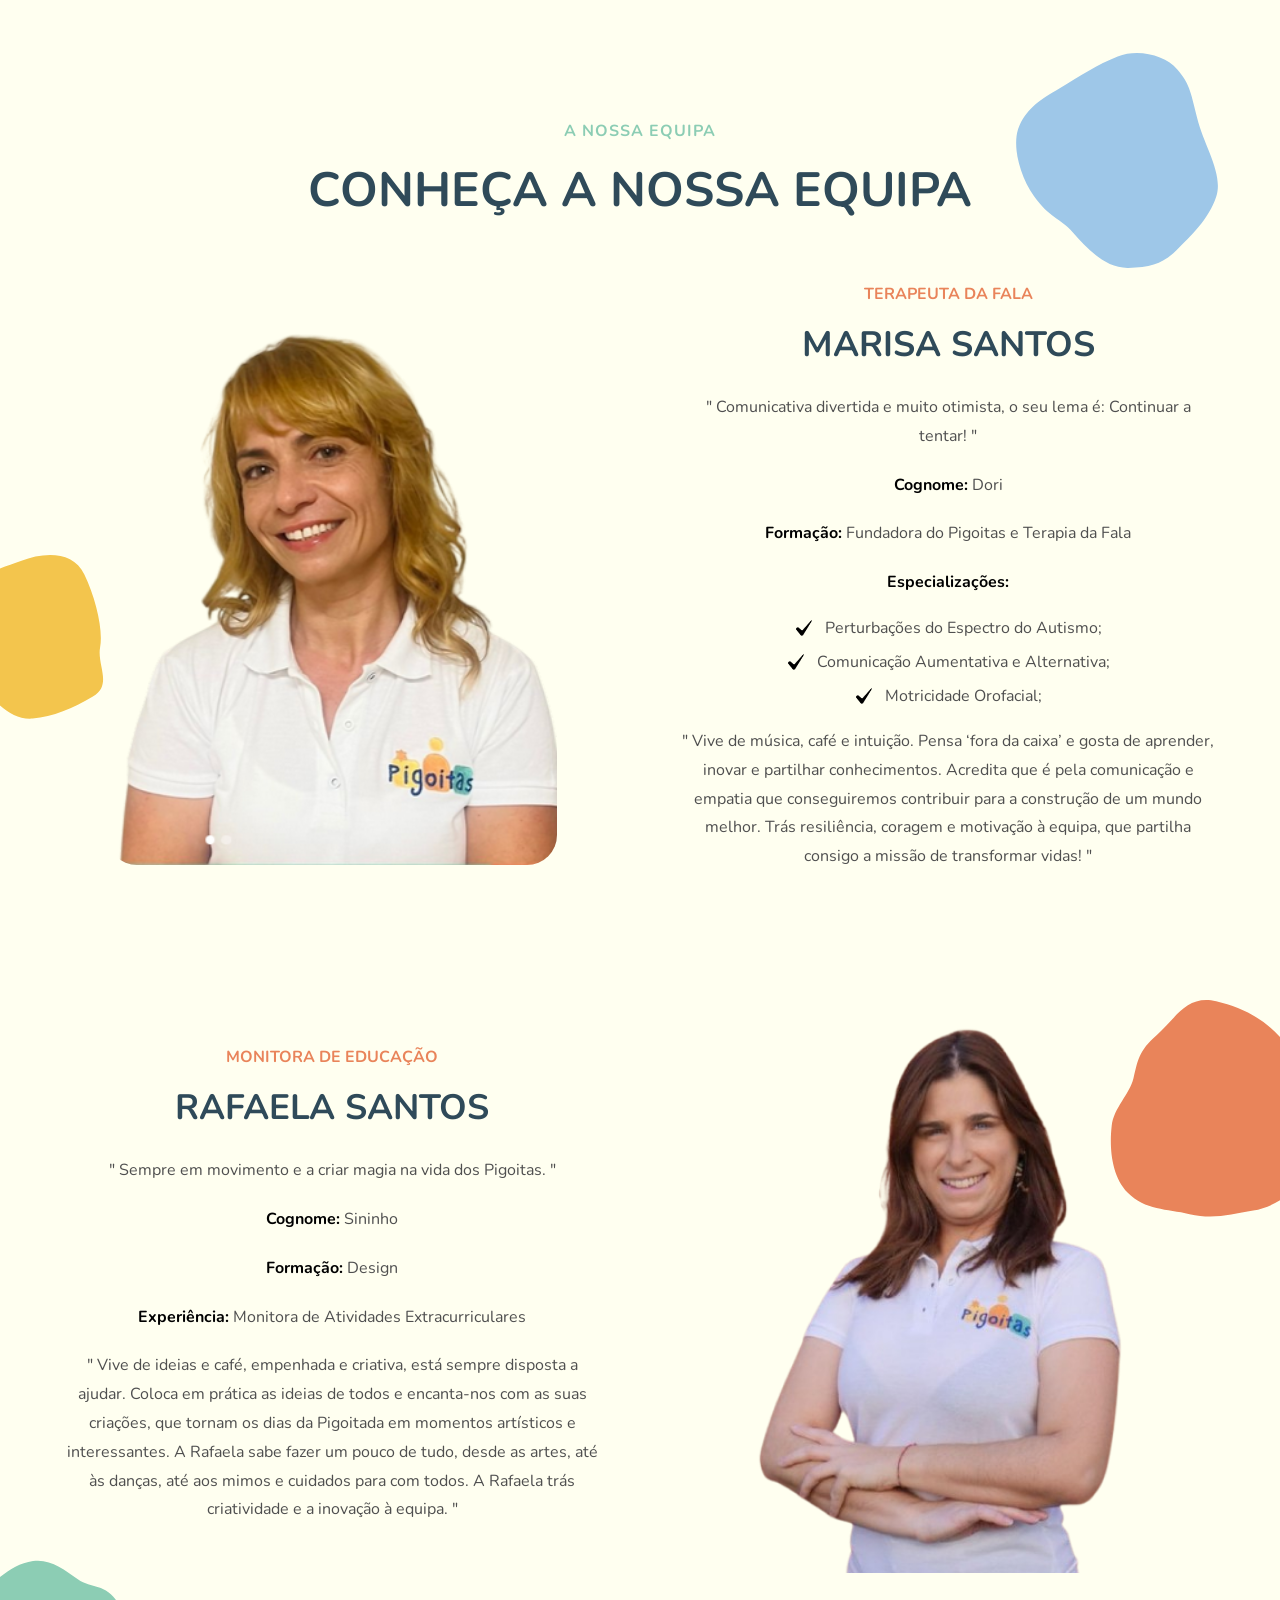
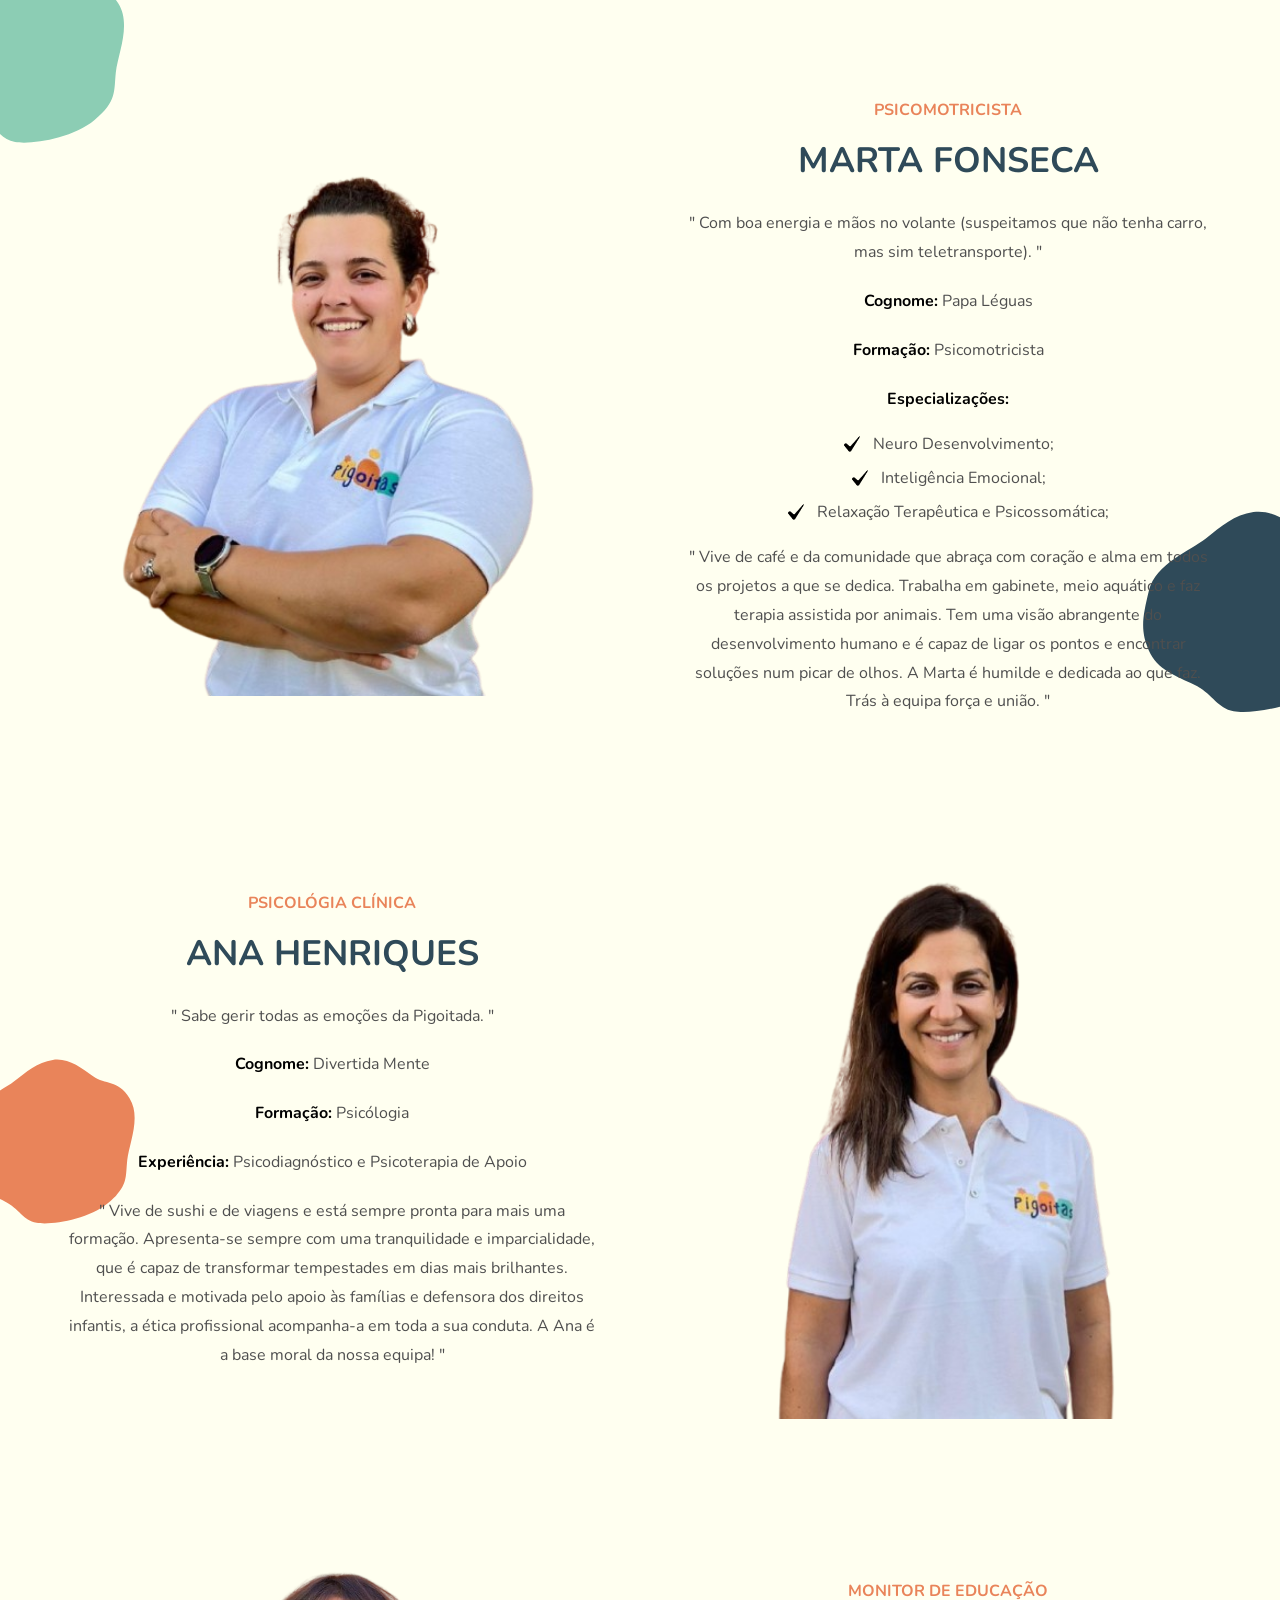
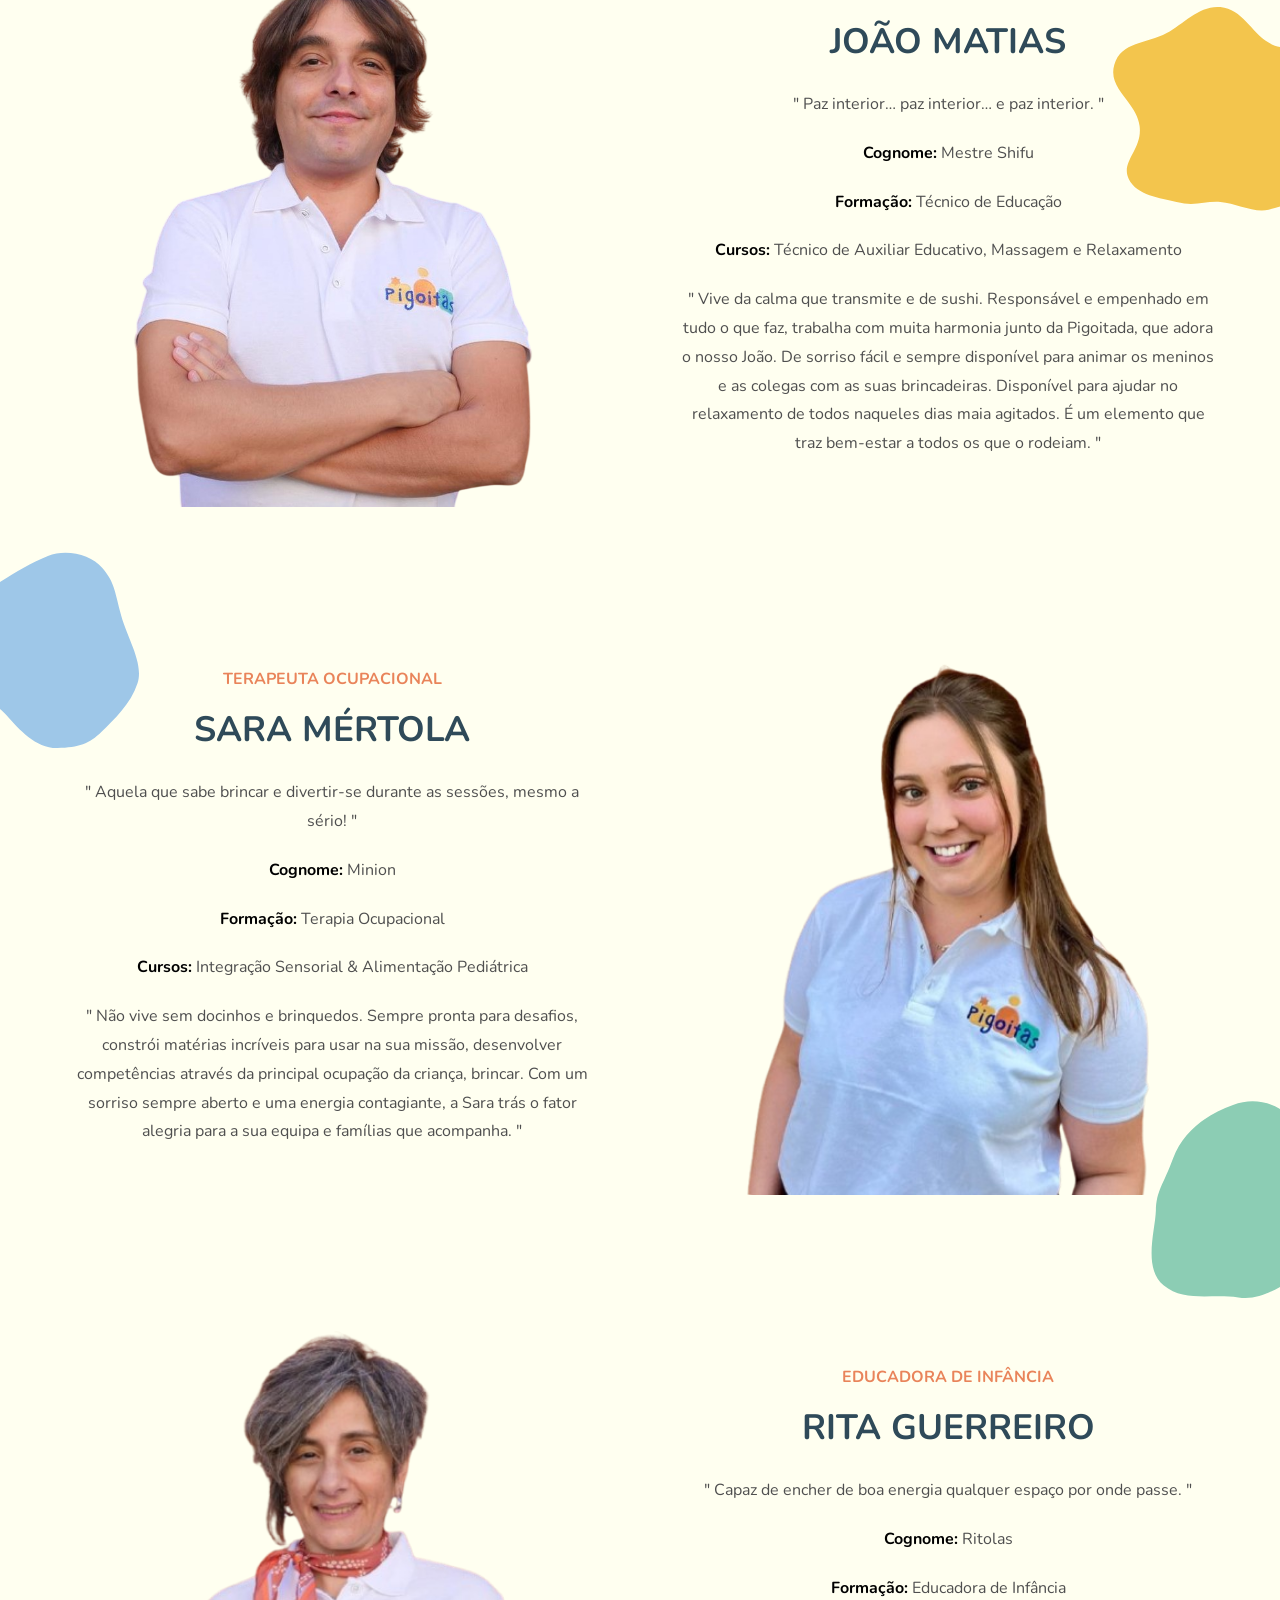
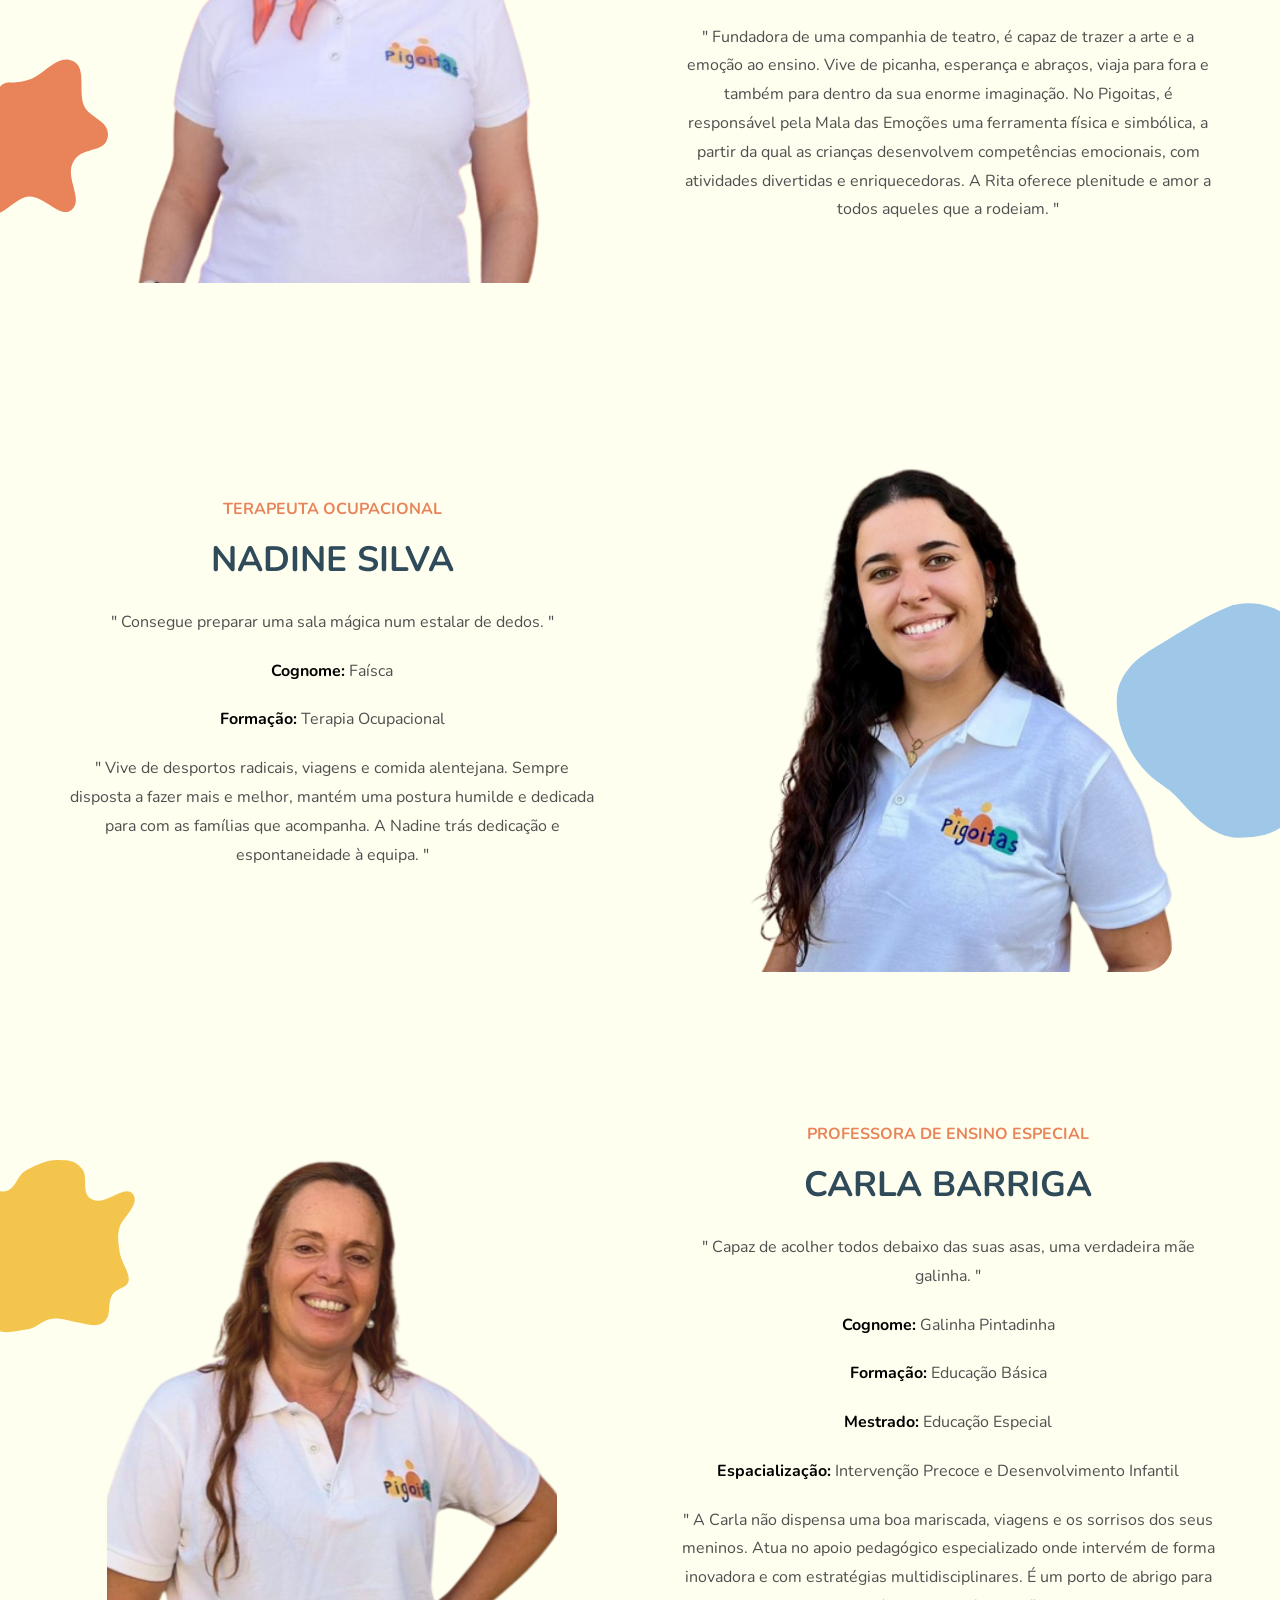
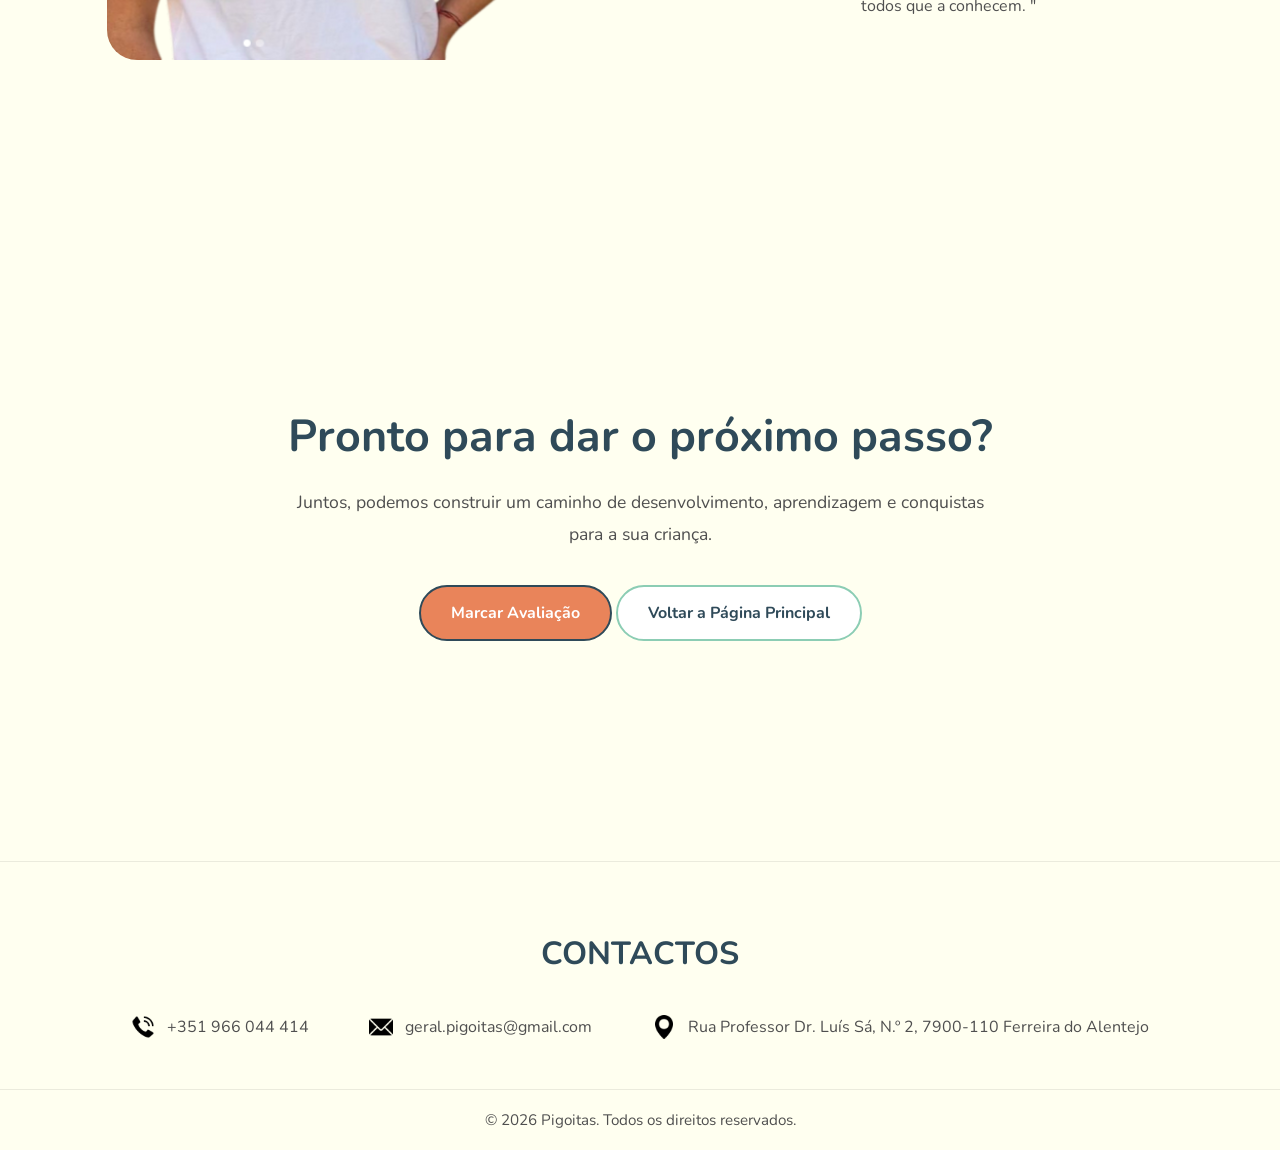
==== commit 132aa433: "Alterações Finais" ====
--- a/equipa.html
+++ b/equipa.html
@@ -15,22 +15,22 @@
     <!-- ////////////////////////////////////////////////////////////////////////////////////////////////////////////////// -->
     <!-- ////////////////////////////////////////////////////////////////////////////////////////////////////////////////// -->
 
-    <section class="team-page">
+    <section class="member-page">
 
         <!-- ============================================================================== -->
         <!-- SVGs DECORATIVOS -->
-        <img src="assets/Manchas/skyblue1.svg" class="team-shape team-svg-1" alt="">
-        <img src="assets/Manchas/yellow2.svg" class="team-shape team-svg-2" alt="">
-        <img src="assets/Manchas/orange2.svg" class="team-shape team-svg-3" alt="">
-        <img src="assets/Manchas/green3.svg" class="team-shape team-svg-4" alt="">
-        <img src="assets/Manchas/darkblue3.svg" class="team-shape team-svg-5" alt="">
-        <img src="assets/Manchas/orange1.svg" class="team-shape team-svg-6" alt="">
-        <img src="assets/Manchas/yellow1.svg" class="team-shape team-svg-7" alt="">
-        <img src="assets/Manchas/skyblue3.svg" class="team-shape team-svg-8" alt="">
-        <img src="assets/Manchas/green1.svg" class="team-shape team-svg-9" alt="">
-        <img src="assets/Manchas/orange4.svg" class="team-shape team-svg-10" alt="">
-        <img src="assets/Manchas/skyblue3.svg" class="team-shape team-svg-11" alt="">
-        <img src="assets/Manchas/yellow3.svg" class="team-shape team-svg-12" alt="">
+        <img src="assets/Manchas/skyblue1.svg" class="member-shape member-svg-1" alt="">
+        <img src="assets/Manchas/yellow2.svg" class="member-shape member-svg-2" alt="">
+        <img src="assets/Manchas/orange2.svg" class="member-shape member-svg-3" alt="">
+        <img src="assets/Manchas/green3.svg" class="member-shape member-svg-4" alt="">
+        <img src="assets/Manchas/darkblue3.svg" class="member-shape member-svg-5" alt="">
+        <img src="assets/Manchas/orange1.svg" class="member-shape member-svg-6" alt="">
+        <img src="assets/Manchas/yellow1.svg" class="member-shape member-svg-7" alt="">
+        <img src="assets/Manchas/skyblue3.svg" class="member-shape member-svg-8" alt="">
+        <img src="assets/Manchas/green1.svg" class="member-shape member-svg-9" alt="">
+        <img src="assets/Manchas/orange4.svg" class="member-shape member-svg-10" alt="">
+        <img src="assets/Manchas/skyblue3.svg" class="member-shape member-svg-11" alt="">
+        <img src="assets/Manchas/yellow3.svg" class="member-shape member-svg-12" alt="">
 
 
         <div class="container">
--- a/styles.css
+++ b/styles.css
@@ -122,7 +122,7 @@
     border-radius: 55% 45% 60% 40% / 45% 35% 65% 55%;
     overflow: hidden;
     position: relative;
-    box-shadow: 0 20px 40px rgba(0,0,0,.10);
+    box-shadow: 0 20px 40px rgba(0, 0, 0, .10);
     transition: .4s;
 }
 
@@ -162,33 +162,6 @@
     bottom: 50px;
     left: -90px;
     z-index: -1;
-}
-
-/* ---------------------------------------------------------------------- */
-/* RESPONSIVO */
-@media(max-width:992px) {
-    .hero .container {
-        flex-direction: column;
-        text-align: center;
-        padding-top: 50px;
-    }
-
-    .hero-buttons {
-        justify-content: center;
-    }
-
-    .hero-left h1 {
-        font-size: 3rem;
-    }
-
-    .hero-left h2 {
-        font-size: 2rem;
-    }
-
-    .image-blob {
-        width: 400px;
-        height: 400px;
-    }
 }
 
 
@@ -541,33 +514,21 @@
 }
 
 .team-svg-1 {
-    width: 220px;
-    top: 50px;
+    width: 200px;
+    bottom: 10px;
+    left: 50px;
+}
+
+.team-svg-2 {
+    width: 300px;
+    top: 80px;
+    left: -30px;
+}
+
+.team-svg-3 {
+    width: 320px;
+    bottom: 50px;
     right: -90px;
-}
-
-.team-svg-2 {
-    width: 220px;
-    bottom: 30px;
-    left: -80px;
-}
-
-.team-svg-3 {
-    width: 220px;
-    bottom: -30px;
-    right: 80px;
-}
-
-.team-svg-4 {
-    width: 220px;
-    top: 230px;
-    right: 120px;
-}
-
-.team-svg-5 {
-    width: 220px;
-    top: 70px;
-    left: 70px;
 }
 
 
@@ -638,8 +599,8 @@
 
 .gallery-svg-3 {
     width: 220px;
-    top: 10px;
-    left: 80px;
+    top: 180px;
+    left: 70px;
 }
 
 .gallery-svg-4 {
@@ -784,14 +745,14 @@
 /* ================================
     PÁGINA - EQUIPA (equipa.html)
 =================================== */
-.team-page {
+.member-page {
     position: relative;
     overflow: hidden;
     padding: 120px 0;
     text-align: center;
 }
 
-.team-page h1 {
+.member-page h1 {
     font-size: 3rem;
     color: var(--darkblue);
     margin-bottom: 60px;
@@ -897,84 +858,84 @@
 
 /* ---------------------------------------------------------------------- */
 /* SVGs DECORATIVOS DA PÁGINA - EQUIPA */
-.team-shape {
+.member-shape {
     position: absolute;
     pointer-events: none;
     z-index: 1;
 }
 
-.team-page .container {
+.member-page .container {
     position: relative;
     z-index: 2;
 }
 
-.team-svg-1 {
+.member-svg-1 {
     width: 220px;
     top: 50px;
     right: 50px;
 }
 
-.team-svg-2 {
+.member-svg-2 {
     width: 180px;
     top: 550px;
     left: -60px;
 }
 
-.team-svg-3 {
+.member-svg-3 {
     width: 240px;
     top: 1000px;
     right: -50px;
 }
 
-.team-svg-4 {
+.member-svg-4 {
     width: 200px;
     top: 1550px;
     left: -70px;
 }
 
-.team-svg-5 {
+.member-svg-5 {
     width: 220px;
     top: 2100px;
     right: -80px;
 }
 
-.team-svg-6 {
+.member-svg-6 {
     width: 180px;
     top: 2650px;
     left: -40px;
 }
 
-.team-svg-7 {
+.member-svg-7 {
     width: 240px;
     top: 3200px;
     right: -60px;
 }
 
-.team-svg-8 {
+.member-svg-8 {
     width: 200px;
     top: 3750px;
     left: -50px;
 }
 
-.team-svg-9 {
+.member-svg-9 {
     width: 220px;
     top: 4300px;
     right: -70px;
 }
 
-.team-svg-10 {
+.member-svg-10 {
     width: 180px;
     top: 4850px;
     left: -60px;
 }
 
-.team-svg-11 {
+.member-svg-11 {
     width: 240px;
     top: 5400px;
     right: -70px;
 }
 
-.team-svg-12 {
+.member-svg-12 {
     width: 200px;
     top: 5950px;
     left: -50px;
@@ -1028,79 +989,120 @@
 /* ============================================================================================================================= */
 /* ============================================================================================================================= */
 
+/* ====================
+    RESPONSIVO TABLET
+======================= */
+@media (max-width: 992px) {
+
+    .hero {
+        padding: 90px 0;
+    }
+
+    .logo {
+        width: 250px;
+    }
+
+    .hero h1 {
+        font-size: 3rem;
+    }
+
+    .hero h2 {
+        font-size: 2rem;
+    }
+
+    .image-blob {
+        width: 380px;
+        height: 380px;
+    }
+
+}
+
+
+/* ============================================================================================================================= */
+/* ============================================================================================================================= */
+
 /* =====================
     RESPONSIVO MOBILE
 ======================== */
-@media (max-width: 768px) {
+@media(max-width:768px) {
+
+    /* CONTAINER */
+    .container {
+        width: 92%;
+    }
 
     /* HERO */
-    .hero .container {
+    .hero {
+        padding: 80px 0;
+    }
+
+    .logo {
+        width: 200px;
+    }
+
+    .hero h1 {
+        font-size: 2.2rem;
+    }
+
+    .hero h2 {
+        font-size: 1.5rem;
+    }
+
+    .hero-buttons {
+        flex-direction: column;
+        align-items: center;
+        gap: 15px;
+    }
+
+    .image-blob {
+        width: 280px;
+        height: 280px;
+        margin-top: 30px;
+    }
+
+    /* SERVIÇOS */
+    .services-grid {
+        grid-template-columns: 1fr;
+    }
+
+    /* EQUIPA HOME */
+    .employees-grid {
+        grid-template-columns: 1fr;
+    }
+
+    /* GALERIA */
+    .gallery-grid {
+        grid-template-columns: 1fr;
+    }
+
+    /* SOBRE NÓS */
+    .story-content {
+        flex-direction: column;
+        text-align: center;
+    }
+
+    .values-grid {
+        grid-template-columns: 1fr;
+    }
+
+    /* CENTRO DE ESTUDOS */
+    .study-grid {
+        grid-template-columns: 1fr;
+    }
+
+    /* EQUIPA COMPLETA */
+    .member-employee,
+    .member-employee.reverse {
         flex-direction: column;
         text-align: center;
         gap: 40px;
     }
 
-    .hero-buttons {
-        flex-direction: column;
-        align-items: center;
-    }
-
-    .hero-left h1 {
-        font-size: 2.5rem;
-    }
-
-    .hero-left h2 {
-        font-size: 1.8rem;
-    }
-
-    .image-blob {
-        width: 300px;
-        height: 300px;
-    }
-
-    /* SERVIÇOS */
-    .services-grid {
-        grid-template-columns: 1fr;
-    }
-
-    /* EQUIPA (HOME) */
-    .employees-grid {
-        grid-template-columns: 1fr;
-    }
-
-    /* GALERIA */
-    .gallery-grid {
-        grid-template-columns: 1fr;
-    }
-
-    /* EQUIPA.HTML */
-    .member-employee,
-    .member-employee.reverse {
-        flex-direction: column;
-        gap: 40px;
-        text-align: center;
-    }
-
     .member-photo img {
-        max-width: 300px;
-    }
-
-    /* FOOTER */
-    .footer-content {
-        flex-direction: column;
-        gap: 30px;
-        text-align: center;
-    }
-
-    /* ESCONDER SVGs */
-    .hero-shape,
-    .services-shape,
-    .gallery-shape,
-    .team-shape {
-        display: none;
-    }
-
-    /* BOTÕES (equipa.html) */
+        max-width: 280px;
+    }
+
+    /* CTA */
     .cta-buttons {
         display: flex;
         flex-direction: column;
@@ -1111,7 +1113,22 @@
     .cta-buttons .btn {
         width: 100%;
         max-width: 280px;
+    }
+
+    /* FOOTER */
+    .footer-content {
+        flex-direction: column;
         text-align: center;
+        gap: 30px;
+    }
+
+    /* ESCONDER SVGs */
+    .hero-shape,
+    .services-shape,
+    .gallery-shape,
+    .team-shape,
+    .member-shape {
+        display: none;
     }
 
 }
